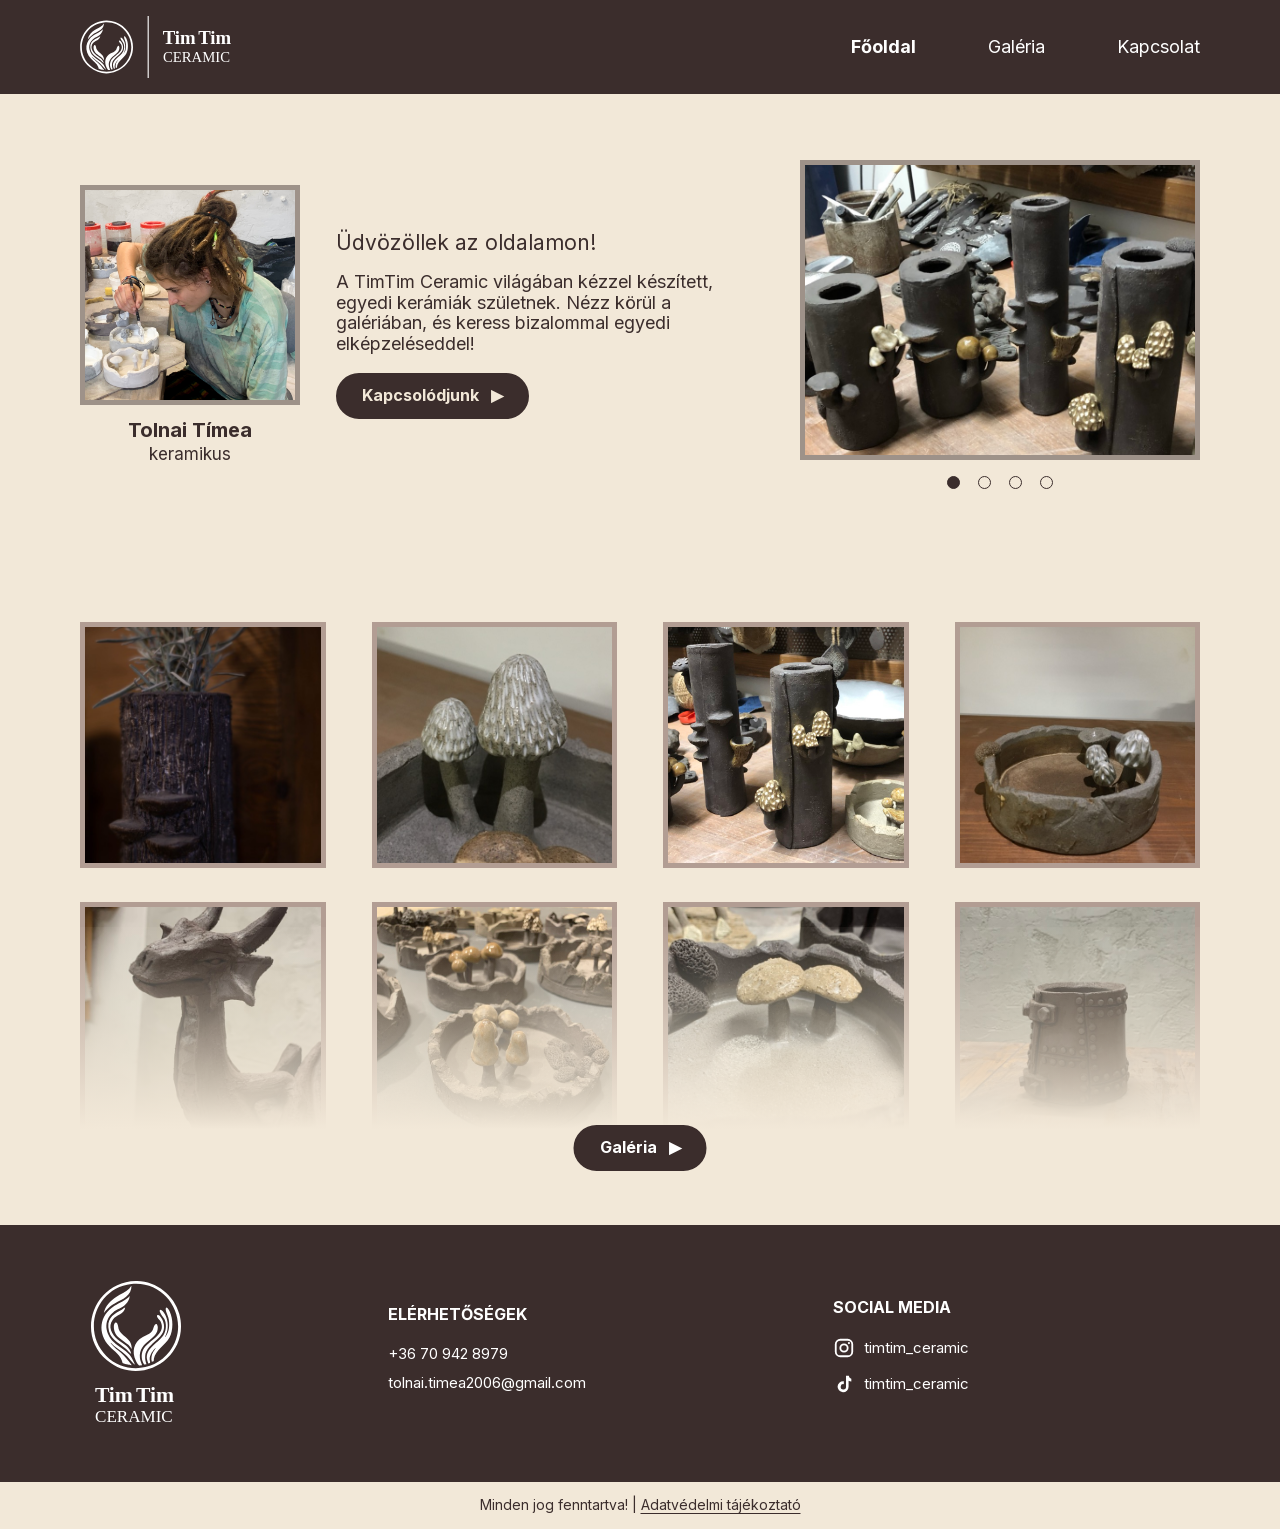
==== index.html @ 666638ab "Initial TimTim Ceramic website" ====
<!DOCTYPE html>
<html lang="hu">

<head>
    <meta charset="UTF-8">
    <meta name="viewport" content="width=device-width, initial-scale=1.0">
    <meta name="description" content="Tolnai Tímea keramikus, a TimTim Ceramic alkotója. Egyedi kerámiák, galéria és kapcsolat.">
    <meta name="theme-color" content="#3B2D2C">
    <title>TimTim Ceramic | Tolnai Tímea keramikus</title>
    <link rel="icon" href="images/SVG/emblem.svg" type="image/svg+xml">
    <link rel="manifest" href="site.webmanifest">
    <link rel="stylesheet" href="css/style.css">
</head>

<body>
    <header class="site-header">
        <div class="wrapper header-row">
            <a class="site-logo-link" href="index.html" aria-label="TimTim Ceramic főoldal">
                <img class="site-logo" src="images/SVG/fekvo_logo.svg" alt="TimTim Ceramic logó">
            </a>

            <button class="menu-toggle" type="button" aria-controls="mainMenu" aria-expanded="false" aria-label="Menü megnyitása">
                <span></span>
                <span></span>
                <span></span>
            </button>

            <nav class="main-nav" id="mainMenu" aria-label="Főmenü">
                <a class="active" href="index.html">Főoldal</a>
                <a href="galeria.html">Galéria</a>
                <a href="kapcsolat.html">Kapcsolat</a>
            </nav>
        </div>
    </header>

    <main>
        <section class="hero">
            <div class="hero-overlay"></div>
            <div class="wrapper hero-layout">
                <aside class="hero-artist">
                    <div class="artist-image-frame">
                        <img src="images/fooldalikep-negyzetes.jpg" alt="Tolnai Tímea kerámiafestés közben" width="1400" height="1400" fetchpriority="high" decoding="async">
                    </div>
                    <h1>Tolnai Tímea</h1>
                    <p>keramikus</p>
                </aside>

                <div class="hero-copy">
                    <p class="hero-kicker">Üdvözöllek az oldalamon!</p>
                    <p>
                        A TimTim Ceramic világában kézzel készített, egyedi kerámiák születnek.
                        Nézz körül a galériában, és keress bizalommal egyedi elképzeléseddel!
                    </p>
                    <a class="pill-button pill-button-light" href="kapcsolat.html">
                        Kapcsolódjunk
                        <span aria-hidden="true">▶</span>
                    </a>
                </div>

                <div class="hero-showcase">
                    <a class="hero-slider-link" href="galeria.html" aria-label="Galéria megnyitása">
                        <div class="hero-slider" id="heroSlider">
                            <img class="hero-slide active" src="images/slider/slide_1.jpg" alt="TimTim Ceramic kiemelt alkotás – 1. kép" fetchpriority="high" decoding="async">
                            <img class="hero-slide" src="images/slider/slide_2.jpg" alt="TimTim Ceramic kiemelt alkotás – 2. kép" loading="lazy" decoding="async">
                            <img class="hero-slide" src="images/slider/slide_3.jpg" alt="TimTim Ceramic kiemelt alkotás – 3. kép" loading="lazy" decoding="async">
                            <img class="hero-slide" src="images/slider/slide_4.jpg" alt="TimTim Ceramic kiemelt alkotás – 4. kép" loading="lazy" decoding="async">
                        </div>
                    </a>
                    <div class="slider-dots" aria-label="Kiemelt képek">
                        <button class="active" type="button" aria-label="1. kép" data-slide="0"></button>
                        <button type="button" aria-label="2. kép" data-slide="1"></button>
                        <button type="button" aria-label="3. kép" data-slide="2"></button>
                        <button type="button" aria-label="4. kép" data-slide="3"></button>
                    </div>
                </div>
            </div>
        </section>

        <section class="gallery-preview" aria-label="Válogatás a galériából">
            <div class="wrapper gallery-preview-wrapper">
                <a class="gallery-preview-grid" href="galeria.html" aria-label="Teljes galéria megnyitása">
                    <img src="images/gallery/thumbs/IMG_9556.jpg" alt="TimTim Ceramic kézzel készített kerámia" loading="lazy" decoding="async">
                    <img src="images/gallery/thumbs/IMG_0709.jpg" alt="TimTim Ceramic kézzel készített kerámia" loading="lazy" decoding="async">
                    <img src="images/gallery/thumbs/IMG_0356.jpg" alt="TimTim Ceramic kézzel készített kerámia" loading="lazy" decoding="async">
                    <img src="images/gallery/thumbs/IMG_0691.jpg" alt="TimTim Ceramic kézzel készített kerámia" loading="lazy" decoding="async">
                    <img src="images/gallery/thumbs/IMG_3026.jpg" alt="TimTim Ceramic kézzel készített kerámia" loading="lazy" decoding="async">
                    <img src="images/gallery/thumbs/IMG_3679.jpg" alt="TimTim Ceramic kézzel készített kerámia" loading="lazy" decoding="async">
                    <img src="images/gallery/thumbs/IMG_3020.jpg" alt="TimTim Ceramic kézzel készített kerámia" loading="lazy" decoding="async">
                    <img src="images/gallery/thumbs/IMG_3031.jpg" alt="TimTim Ceramic kézzel készített kerámia" loading="lazy" decoding="async">
                </a>
                <div class="gallery-preview-fade"></div>
                <a class="pill-button pill-button-dark gallery-preview-button" href="galeria.html">
                    Galéria
                    <span aria-hidden="true">▶</span>
                </a>
            </div>
        </section>
    </main>

    <footer class="site-footer">
        <div class="footer-main">
            <div class="wrapper footer-grid">
                <div class="footer-brand">
                    <img src="images/SVG/allo_logo.svg" alt="TimTim Ceramic logó">
                </div>

                <div class="footer-column">
                    <h2>Elérhetőségek</h2>
                    <ul>
                        <li><a href="tel:+36709428979">+36 70 942 8979</a></li>
                        <li><a href="mailto:tolnai.timea2006@gmail.com">tolnai.timea2006@gmail.com</a></li>
                    </ul>
                </div>

                <div class="footer-column">
                    <h2>Social Media</h2>
                    <ul class="social-list">
                        <li><a href="https://www.instagram.com/timtim_ceramic/" target="_blank" rel="noreferrer"><img src="images/icons/instagram-white.svg" alt="">timtim_ceramic</a></li>
                        <li><a href="https://www.tiktok.com/@timtim_ceramic" target="_blank" rel="noreferrer"><img src="images/icons/tiktok-white.svg" alt="">timtim_ceramic</a></li>
                    </ul>
                </div>
            </div>
        </div>
        <div class="footer-bottom">
            <p>Minden jog fenntartva! | <a href="adatkezelesi-tajekoztato.html">Adatvédelmi tájékoztató</a></p>
        </div>
    </footer>

    <script src="js/main.js" defer></script>
</body>

</html>
---- css/style.css ----
@font-face {
    font-family: "Inter";
    font-style: normal;
    font-weight: 400 700;
    font-display: swap;
    src: url("../fonts/inter-latin-ext.woff2") format("woff2");
    unicode-range: U+0100-02BA, U+02BD-02C5, U+02C7-02CC, U+02CE-02D7, U+02DD-02FF, U+0304, U+0308, U+0329, U+1D00-1DBF, U+1E00-1E9F, U+1EF2-1EFF, U+2020, U+20A0-20AB, U+20AD-20C0, U+2113, U+2C60-2C7F, U+A720-A7FF;
}

@font-face {
    font-family: "Inter";
    font-style: normal;
    font-weight: 400 700;
    font-display: swap;
    src: url("../fonts/inter-latin.woff2") format("woff2");
    unicode-range: U+0000-00FF, U+0131, U+0152-0153, U+02BB-02BC, U+02C6, U+02DA, U+02DC, U+0304, U+0308, U+0329, U+2000-206F, U+20AC, U+2122, U+2191, U+2193, U+2212, U+2215, U+FEFF, U+FFFD;
}

:root {
    --brown: #3b2d2c;
    --brown-deep: #3b2d2c;
    --brown-border: rgba(59, 45, 44, 0.46);
    --cream: #f2e8d8;
    --white: #ffffff;
    --text: #3b2d2c;
    --muted: #74625f;
    --wrapper: 1120px;
    --transition: 0.25s ease;
}

* {
    box-sizing: border-box;
    margin: 0;
    padding: 0;
}

html {
    scroll-behavior: smooth;
}

body {
    min-width: 320px;
    color: var(--text);
    background: var(--cream);
    font-family: "Inter", Arial, Helvetica, sans-serif;
    line-height: 1.35;
    overflow-x: hidden;
}

body.lightbox-open {
    overflow: hidden;
}

img {
    display: block;
    max-width: 100%;
    height: auto;
    user-select: none;
    -webkit-user-drag: none;
}

a {
    color: inherit;
    text-decoration: none;
}

button,
input,
textarea {
    font: inherit;
}

button {
    color: inherit;
}

ul {
    margin: 0;
    padding: 0;
    list-style: none;
}

.wrapper {
    width: min(var(--wrapper), calc(100% - 64px));
    margin-inline: auto;
}

.visually-hidden {
    position: absolute;
    width: 1px;
    height: 1px;
    padding: 0;
    margin: -1px;
    overflow: hidden;
    clip: rect(0, 0, 0, 0);
    white-space: nowrap;
    border: 0;
}

.hidden-field {
    display: none;
}

.site-header {
    position: sticky;
    top: 0;
    z-index: 1000;
    color: var(--white);
    background: var(--brown);
    transition: box-shadow var(--transition);
}

.site-header.scrolled {
    box-shadow: 0 8px 24px rgba(31, 22, 22, 0.25);
}

.header-row {
    min-height: 94px;
    display: flex;
    align-items: center;
    justify-content: space-between;
    gap: 40px;
}

.site-logo-link {
    flex: 0 0 auto;
}

.site-logo {
    width: 160px;
    height: 62px;
    object-fit: contain;
    object-position: left center;
}

.main-nav {
    display: flex;
    align-items: center;
    gap: 72px;
}

.main-nav a {
    position: relative;
    padding: 34px 0;
    color: var(--white);
    font-size: 18px;
    transition: opacity var(--transition);
}

.main-nav a:hover {
    opacity: 0.72;
}

.main-nav a.active {
    font-weight: 700;
}

.menu-toggle {
    display: none;
    width: 38px;
    border: 0;
    background: transparent;
    cursor: pointer;
}

.menu-toggle span {
    display: block;
    height: 2px;
    margin: 7px 0;
    background: var(--white);
}

.hero {
    position: relative;
    min-height: 470px;
    color: var(--brown);
    background: var(--cream);
}

.hero-overlay {
    display: none;
}

.hero-layout {
    position: relative;
    z-index: 1;
    min-height: 470px;
    padding: 34px 0 42px;
    display: grid;
    grid-template-columns: 220px minmax(250px, 1fr) minmax(340px, 400px);
    align-items: center;
    gap: 36px;
}

.hero-layout > * {
    min-width: 0;
}

.hero-artist {
    text-align: center;
}

.artist-image-frame {
    aspect-ratio: 1;
    overflow: hidden;
    border: 5px solid var(--brown-border);
    background: var(--cream);
}

.artist-image-frame img {
    width: 100%;
    height: 100%;
    aspect-ratio: 1;
    object-fit: cover;
    object-position: center;
}

.hero-artist h1 {
    margin-top: 14px;
    font-size: 20px;
    line-height: 1.1;
}

.hero-artist p {
    margin-top: 2px;
    font-size: 17px;
}

.hero-copy {
    max-width: 430px;
}

.hero-copy p {
    max-width: 410px;
    margin-bottom: 18px;
    font-size: 18px;
    line-height: 1.16;
}

.hero-copy .hero-kicker {
    margin-bottom: 16px;
    font-size: 21px;
}

.pill-button {
    display: inline-flex;
    align-items: center;
    justify-content: center;
    gap: 12px;
    min-height: 45px;
    padding: 10px 24px;
    border: 2px solid transparent;
    border-radius: 999px;
    font-size: 16px;
    font-weight: 700;
    cursor: pointer;
    transition: color var(--transition), background var(--transition), border-color var(--transition), transform var(--transition);
}

.pill-button:hover {
    transform: translateY(-2px);
}

.pill-button-light {
    color: var(--cream);
    background: var(--brown);
    border-color: var(--brown);
}

.pill-button-light:hover {
    color: var(--brown);
    background: transparent;
}

.pill-button-dark {
    color: var(--white);
    background: var(--brown);
    border-color: var(--brown);
}

.pill-button-dark:hover {
    color: var(--brown);
    background: var(--cream);
}

.hero-showcase {
    min-width: 0;
}

.hero-slider {
    position: relative;
    aspect-ratio: 4 / 3;
    overflow: hidden;
    border: 5px solid var(--brown-border);
    background: var(--cream);
}

.hero-slide {
    position: absolute;
    inset: 0;
    width: 100%;
    height: 100%;
    object-fit: cover;
    opacity: 0;
    transform: scale(1.02);
    transition: opacity 0.45s ease, transform 5s ease;
}

.hero-slide.active {
    opacity: 1;
    transform: scale(1.08);
}

.slider-dots {
    min-height: 30px;
    padding-top: 14px;
    display: flex;
    align-items: center;
    justify-content: center;
    gap: 18px;
}

.slider-dots button {
    width: 13px;
    height: 13px;
    padding: 0;
    border: 1.5px solid var(--brown);
    border-radius: 50%;
    background: transparent;
    cursor: pointer;
}

.slider-dots button.active {
    background: var(--brown);
}

.gallery-preview {
    padding: 58px 0 78px;
}

.gallery-preview-wrapper {
    position: relative;
}

.gallery-preview-grid {
    display: grid;
    grid-template-columns: repeat(4, 1fr);
    gap: 34px 46px;
}

.gallery-preview-grid img {
    width: 100%;
    aspect-ratio: 1;
    object-fit: cover;
    border: 5px solid rgba(140, 112, 105, 0.62);
    background: var(--cream);
    transition: transform var(--transition), filter var(--transition);
}

.gallery-preview-grid:hover img {
    filter: brightness(0.96);
}

.gallery-preview-grid img:hover {
    transform: translateY(-4px);
}

.gallery-preview-fade {
    position: absolute;
    z-index: 2;
    left: 0;
    right: 0;
    bottom: 0;
    height: 42%;
    pointer-events: none;
    background: linear-gradient(to bottom, rgba(242, 232, 216, 0.05), var(--cream) 92%);
}

.gallery-preview-button {
    position: absolute;
    z-index: 3;
    left: 50%;
    bottom: -24px;
    transform: translateX(-50%);
}

.gallery-preview-button:hover {
    transform: translateX(-50%) translateY(-2px);
}

.page-title {
    font-size: 34px;
    line-height: 1.1;
    text-transform: none;
}

.gallery-page {
    min-height: 620px;
    padding: 60px 0 34px;
}

.gallery-page .page-title {
    margin-bottom: 42px;
}

.gallery-grid {
    display: grid;
    grid-template-columns: repeat(4, 1fr);
    gap: 34px 46px;
}

.gallery-item {
    padding: 0;
    border: 5px solid var(--brown-border);
    background: var(--cream);
    cursor: pointer;
    overflow: hidden;
}

.gallery-item img {
    width: 100%;
    aspect-ratio: 1;
    object-fit: cover;
    transition: transform 0.4s ease, filter var(--transition);
}

.gallery-item:hover img,
.gallery-item:focus-visible img {
    transform: scale(1.045);
    filter: brightness(0.94);
}

.gallery-item:focus-visible {
    outline: 3px solid var(--brown);
    outline-offset: 4px;
}

.lightbox {
    position: fixed;
    z-index: 5000;
    inset: 0;
    padding: 36px;
    display: none;
    align-items: center;
    justify-content: center;
    background: rgba(0, 0, 0, 0.57);
}

.lightbox.show {
    display: flex;
}

.lightbox-panel {
    position: relative;
    width: min(920px, calc(100vw - 150px));
    max-height: calc(100vh - 72px);
    display: flex;
    align-items: center;
    justify-content: center;
}

.lightbox-image {
    width: 100%;
    max-height: calc(100vh - 72px);
    object-fit: contain;
    border: 5px solid var(--brown-border);
    background: var(--cream);
}

.lightbox-close,
.lightbox-arrow {
    position: absolute;
    z-index: 2;
    display: grid;
    place-items: center;
    border: 0;
    border-radius: 50%;
    cursor: pointer;
    transition: transform var(--transition), background var(--transition);
}

.lightbox-close:hover,
.lightbox-arrow:hover {
    transform: scale(1.08);
}

.lightbox-close {
    top: 12px;
    right: 12px;
    width: 50px;
    height: 50px;
    color: var(--white);
    background: var(--brown);
    font-size: 43px;
    line-height: 1;
}

.lightbox-arrow {
    top: 50%;
    width: 54px;
    height: 54px;
    color: var(--brown);
    background: var(--white);
    font-size: 25px;
}

.lightbox-prev {
    left: -28px;
    transform: translateY(-50%);
}

.lightbox-next {
    right: -28px;
    transform: translateY(-50%);
}

.lightbox-prev:hover,
.lightbox-next:hover {
    transform: translateY(-50%) scale(1.08);
}

.contact-page {
    min-height: 690px;
    padding: 62px 0 70px;
}

.contact-layout {
    display: grid;
    grid-template-columns: 540px 1fr;
    gap: 95px;
}

.contact-form-panel .page-title,
.contact-info-panel h2 {
    margin-bottom: 25px;
    font-size: 34px;
    text-transform: uppercase;
}

.contact-form-panel form {
    display: flex;
    flex-direction: column;
    gap: 24px;
}

.contact-form-panel input[type="text"],
.contact-form-panel input[type="email"],
.contact-form-panel textarea {
    width: 100%;
    border: 1.5px solid var(--brown-border);
    border-radius: 0;
    padding: 15px 20px;
    color: var(--text);
    background: var(--white);
    outline: none;
    transition: border-color var(--transition), box-shadow var(--transition);
}

.contact-form-panel input[type="text"],
.contact-form-panel input[type="email"] {
    min-height: 56px;
}

.contact-form-panel textarea {
    min-height: 190px;
    resize: vertical;
}

.contact-form-panel input:focus,
.contact-form-panel textarea:focus {
    border-color: var(--brown);
    box-shadow: 0 0 0 3px rgba(59, 46, 46, 0.12);
}

.privacy-check {
    width: fit-content;
    display: flex;
    align-items: center;
    gap: 12px;
    cursor: pointer;
    font-size: 14px;
}

.privacy-check input {
    position: absolute;
    opacity: 0;
}

.privacy-check span {
    width: 30px;
    height: 30px;
    flex: 0 0 auto;
    border: 1.5px solid var(--brown-border);
    border-radius: 50%;
    background: var(--white);
}

.privacy-check input:checked + span {
    box-shadow: inset 0 0 0 7px var(--white);
    background: var(--brown);
}

.privacy-check input:focus-visible + span {
    outline: 3px solid rgba(59, 46, 46, 0.28);
}

.privacy-check strong {
    font-weight: 400;
}

.privacy-check a {
    font-weight: 700;
}

.contact-submit {
    align-self: flex-start;
    margin-top: 8px;
    border: 2px solid var(--brown);
}

.contact-info-panel {
    display: flex;
    flex-direction: column;
    align-items: flex-start;
}

.contact-info-panel > a {
    margin-bottom: 18px;
    font-size: 22px;
}

.contact-social {
    margin-top: 8px;
    display: flex;
    gap: 18px;
}

.contact-social a {
    transition: transform var(--transition);
}

.contact-social a:hover {
    transform: translateY(-3px);
}

.contact-social img {
    width: 48px;
    height: 48px;
}

.site-footer {
    color: var(--white);
}

.footer-main {
    padding: 56px 0;
    background: var(--brown);
}

.footer-grid {
    display: grid;
    grid-template-columns: 230px 1fr 1fr;
    align-items: center;
    gap: 78px;
}

.footer-brand img {
    width: 112px;
    max-height: 145px;
}

.footer-column h2 {
    margin-bottom: 18px;
    font-size: 16px;
    text-transform: uppercase;
}

.footer-column li {
    margin-bottom: 9px;
    font-size: 15px;
}

.footer-column a {
    display: inline-flex;
    align-items: center;
    gap: 9px;
    transition: opacity var(--transition);
}

.footer-column a:hover {
    opacity: 0.72;
}

.social-list img {
    width: 22px;
    height: 22px;
}

.footer-bottom {
    padding: 14px 24px;
    color: var(--brown);
    background: var(--cream);
    text-align: center;
    font-size: 14px;
}

.footer-bottom a {
    text-decoration: underline;
    text-underline-offset: 3px;
}

.compact-footer {
    padding-block: 42px;
}

.simple-page {
    min-height: 520px;
    padding: 90px 32px;
    display: grid;
    place-items: center;
}

.thank-you-panel {
    max-width: 620px;
    text-align: center;
}

.thank-you-panel h1 {
    margin-bottom: 16px;
    font-size: 42px;
}

.thank-you-panel p {
    margin-bottom: 30px;
    font-size: 19px;
}

.legal-page {
    min-height: 580px;
    padding: 70px 0;
}

.legal-content {
    max-width: 820px;
}

.legal-content h1 {
    margin-bottom: 30px;
    font-size: 38px;
}

.legal-content h2 {
    margin: 32px 0 12px;
    font-size: 23px;
}

.legal-content p {
    margin-bottom: 12px;
    line-height: 1.65;
}

.legal-content a {
    text-decoration: underline;
}

.placeholder-note {
    padding: 18px 20px;
    border-left: 4px solid var(--brown-border);
    background: var(--cream);
    font-weight: 700;
}

@media (max-width: 1040px) {
    .main-nav {
        gap: 46px;
    }

    .hero-layout {
        grid-template-columns: 180px minmax(220px, 1fr) minmax(260px, 320px);
        gap: 28px;
    }

    .gallery-preview-grid,
    .gallery-grid {
        gap: 28px;
    }

    .contact-layout {
        grid-template-columns: minmax(0, 1fr) minmax(300px, 0.8fr);
        gap: 60px;
    }
}

@media (max-width: 820px) {
    .wrapper {
        width: min(100% - 40px, var(--wrapper));
    }

    .header-row {
        min-height: 82px;
    }

    .site-logo {
        width: 145px;
    }

    .menu-toggle {
        display: block;
    }

    .main-nav:not(.always-visible) {
        position: absolute;
        top: 100%;
        left: 0;
        right: 0;
        display: none;
        padding: 10px 20px 22px;
        flex-direction: column;
        gap: 0;
        background: var(--brown);
        box-shadow: 0 14px 20px rgba(31, 22, 22, 0.2);
    }

    .main-nav.open {
        display: flex;
    }

    .main-nav:not(.always-visible) a {
        width: 100%;
        padding: 13px 0;
        text-align: center;
    }

    .main-nav.always-visible {
        gap: 22px;
    }

    .main-nav.always-visible a {
        padding-block: 28px;
        font-size: 14px;
    }

    .hero-layout {
        padding-block: 42px;
        grid-template-columns: 190px 1fr;
        min-height: 0;
    }

    .hero-showcase {
        grid-column: 1 / -1;
        width: 100%;
        max-width: 460px;
        margin-inline: auto;
    }

    .gallery-preview-grid,
    .gallery-grid {
        grid-template-columns: repeat(2, 1fr);
        gap: 28px 34px;
    }

    .gallery-preview-fade {
        height: 35%;
    }

    .contact-layout {
        grid-template-columns: 1fr;
        gap: 58px;
    }

    .contact-info-panel {
        padding-top: 12px;
    }

    .footer-grid {
        grid-template-columns: 180px 1fr 1fr;
        gap: 34px;
    }
}

@media (max-width: 600px) {
    .wrapper {
        width: min(100% - 32px, var(--wrapper));
    }

    .site-logo {
        width: 132px;
    }

    .main-nav.always-visible {
        display: none;
    }

    .hero-layout {
        grid-template-columns: 1fr;
        gap: 34px;
    }

    .hero-artist {
        width: 210px;
        margin-inline: auto;
    }

    .hero-copy {
        max-width: 100%;
        text-align: center;
    }

    .hero-copy p {
        margin-inline: auto;
        overflow-wrap: anywhere;
    }

    .hero-showcase {
        grid-column: auto;
    }

    .gallery-preview {
        padding-top: 40px;
    }

    .gallery-preview-grid,
    .gallery-grid {
        gap: 18px;
    }

    .gallery-preview-grid img,
    .gallery-item {
        border-width: 4px;
    }

    .gallery-page {
        padding-top: 42px;
    }

    .gallery-page .page-title {
        margin-bottom: 28px;
    }

    .page-title,
    .contact-form-panel .page-title,
    .contact-info-panel h2 {
        font-size: 29px;
    }

    .lightbox {
        padding: 14px;
    }

    .lightbox-panel {
        width: calc(100vw - 28px);
    }

    .lightbox-image {
        max-height: calc(100vh - 28px);
    }

    .lightbox-close {
        top: 8px;
        right: 8px;
        width: 42px;
        height: 42px;
        font-size: 36px;
    }

    .lightbox-arrow {
        width: 46px;
        height: 46px;
        font-size: 20px;
    }

    .lightbox-prev {
        left: 8px;
    }

    .lightbox-next {
        right: 8px;
    }

    .contact-page {
        padding: 44px 0 56px;
    }

    .contact-form-panel form {
        gap: 18px;
    }

    .contact-info-panel > a {
        font-size: 18px;
        overflow-wrap: anywhere;
    }

    .footer-main {
        padding: 42px 0;
    }

    .footer-grid {
        grid-template-columns: 1fr;
        gap: 30px;
        text-align: center;
    }

    .footer-brand img {
        margin-inline: auto;
    }

    .footer-column a {
        justify-content: center;
    }

    .simple-page {
        min-height: 440px;
        padding-inline: 22px;
    }
}
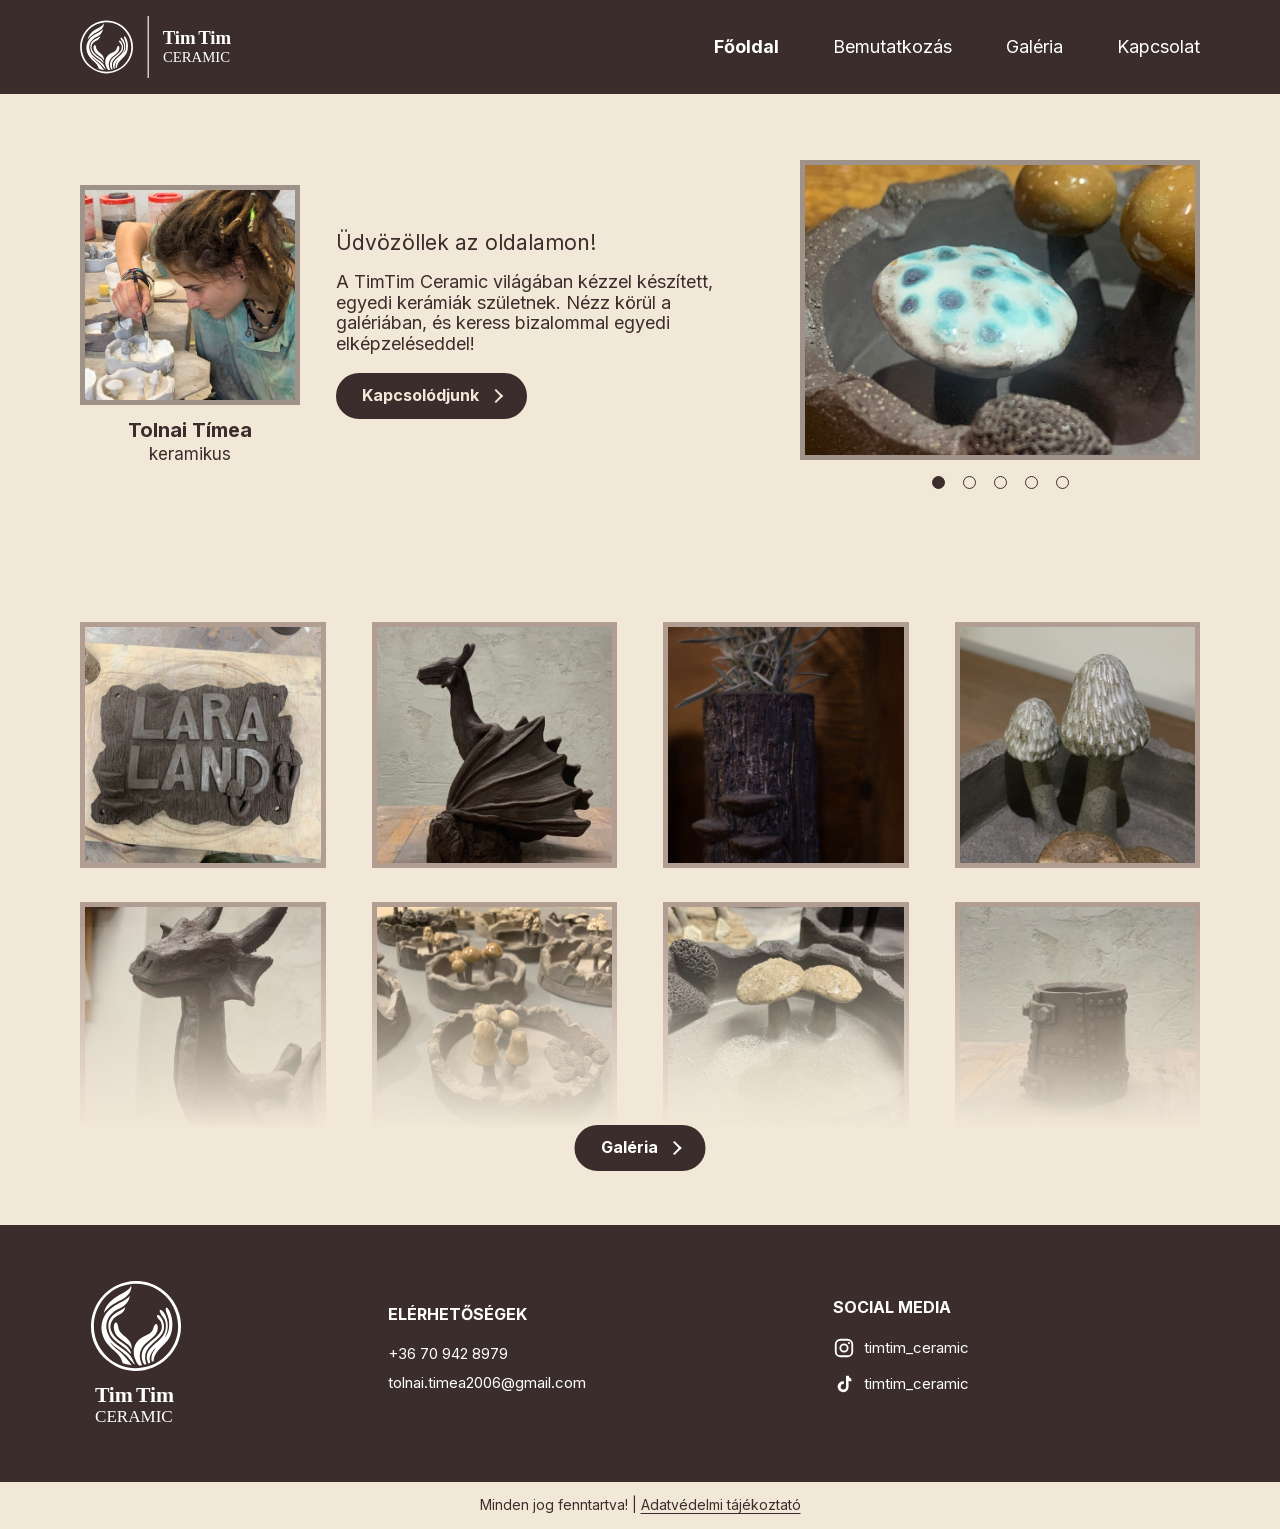
==== commit ca984cab: "Initial TimTim Ceramic website" ====
--- a/index.html
+++ b/index.html
@@ -27,6 +27,7 @@
 
             <nav class="main-nav" id="mainMenu" aria-label="Főmenü">
                 <a class="active" href="index.html">Főoldal</a>
+                <a href="bemutatkozas.html">Bemutatkozás</a>
                 <a href="galeria.html">Galéria</a>
                 <a href="kapcsolat.html">Kapcsolat</a>
             </nav>
@@ -39,7 +40,7 @@
             <div class="wrapper hero-layout">
                 <aside class="hero-artist">
                     <div class="artist-image-frame">
-                        <img src="images/fooldalikep-negyzetes.jpg" alt="Tolnai Tímea kerámiafestés közben" width="1400" height="1400" fetchpriority="high" decoding="async">
+                        <img src="images/fooldalikep-negyzetes.jpg?v=20260719" alt="Tolnai Tímea kerámiafestés közben" width="1010" height="1010" fetchpriority="high" decoding="async">
                     </div>
                     <h1>Tolnai Tímea</h1>
                     <p>keramikus</p>
@@ -53,7 +54,6 @@
                     </p>
                     <a class="pill-button pill-button-light" href="kapcsolat.html">
                         Kapcsolódjunk
-                        <span aria-hidden="true">▶</span>
                     </a>
                 </div>
 
@@ -64,6 +64,7 @@
                             <img class="hero-slide" src="images/slider/slide_2.jpg" alt="TimTim Ceramic kiemelt alkotás – 2. kép" loading="lazy" decoding="async">
                             <img class="hero-slide" src="images/slider/slide_3.jpg" alt="TimTim Ceramic kiemelt alkotás – 3. kép" loading="lazy" decoding="async">
                             <img class="hero-slide" src="images/slider/slide_4.jpg" alt="TimTim Ceramic kiemelt alkotás – 4. kép" loading="lazy" decoding="async">
+                            <img class="hero-slide" src="images/slider/slide_5.jpg" alt="TimTim Ceramic kiemelt alkotás – 5. kép" loading="lazy" decoding="async">
                         </div>
                     </a>
                     <div class="slider-dots" aria-label="Kiemelt képek">
@@ -71,6 +72,7 @@
                         <button type="button" aria-label="2. kép" data-slide="1"></button>
                         <button type="button" aria-label="3. kép" data-slide="2"></button>
                         <button type="button" aria-label="4. kép" data-slide="3"></button>
+                        <button type="button" aria-label="5. kép" data-slide="4"></button>
                     </div>
                 </div>
             </div>
@@ -79,10 +81,10 @@
         <section class="gallery-preview" aria-label="Válogatás a galériából">
             <div class="wrapper gallery-preview-wrapper">
                 <a class="gallery-preview-grid" href="galeria.html" aria-label="Teljes galéria megnyitása">
+                    <img src="images/gallery/thumbs/IMG_2831.jpg" alt="TimTim Ceramic kézzel készített kerámia" loading="lazy" decoding="async">
+                    <img src="images/gallery/thumbs/IMG_3030.jpg" alt="TimTim Ceramic kézzel készített kerámia" loading="lazy" decoding="async">
                     <img src="images/gallery/thumbs/IMG_9556.jpg" alt="TimTim Ceramic kézzel készített kerámia" loading="lazy" decoding="async">
                     <img src="images/gallery/thumbs/IMG_0709.jpg" alt="TimTim Ceramic kézzel készített kerámia" loading="lazy" decoding="async">
-                    <img src="images/gallery/thumbs/IMG_0356.jpg" alt="TimTim Ceramic kézzel készített kerámia" loading="lazy" decoding="async">
-                    <img src="images/gallery/thumbs/IMG_0691.jpg" alt="TimTim Ceramic kézzel készített kerámia" loading="lazy" decoding="async">
                     <img src="images/gallery/thumbs/IMG_3026.jpg" alt="TimTim Ceramic kézzel készített kerámia" loading="lazy" decoding="async">
                     <img src="images/gallery/thumbs/IMG_3679.jpg" alt="TimTim Ceramic kézzel készített kerámia" loading="lazy" decoding="async">
                     <img src="images/gallery/thumbs/IMG_3020.jpg" alt="TimTim Ceramic kézzel készített kerámia" loading="lazy" decoding="async">
@@ -91,7 +93,6 @@
                 <div class="gallery-preview-fade"></div>
                 <a class="pill-button pill-button-dark gallery-preview-button" href="galeria.html">
                     Galéria
-                    <span aria-hidden="true">▶</span>
                 </a>
             </div>
         </section>
--- a/css/style.css
+++ b/css/style.css
@@ -72,6 +72,8 @@
 
 button {
     color: inherit;
+    appearance: none;
+    -webkit-appearance: none;
 }
 
 ul {
@@ -136,7 +138,7 @@
 .main-nav {
     display: flex;
     align-items: center;
-    gap: 72px;
+    gap: 54px;
 }
 
 .main-nav a {
@@ -261,6 +263,16 @@
     transform: translateY(-2px);
 }
 
+.pill-button::after {
+    content: "";
+    width: 8px;
+    height: 8px;
+    flex: 0 0 auto;
+    border-top: 2px solid currentColor;
+    border-right: 2px solid currentColor;
+    transform: rotate(45deg);
+}
+
 .pill-button-light {
     color: var(--cream);
     background: var(--brown);
@@ -412,6 +424,7 @@
 .gallery-item {
     padding: 0;
     border: 5px solid var(--brown-border);
+    border-radius: 0;
     background: var(--cream);
     cursor: pointer;
     overflow: hidden;
@@ -501,7 +514,24 @@
     height: 54px;
     color: var(--brown);
     background: var(--white);
-    font-size: 25px;
+}
+
+.lightbox-arrow::before {
+    content: "";
+    width: 12px;
+    height: 12px;
+    border-top: 3px solid currentColor;
+    border-right: 3px solid currentColor;
+}
+
+.lightbox-prev::before {
+    margin-left: 4px;
+    transform: rotate(-135deg);
+}
+
+.lightbox-next::before {
+    margin-right: 4px;
+    transform: rotate(45deg);
 }
 
 .lightbox-prev {
@@ -517,6 +547,59 @@
 .lightbox-prev:hover,
 .lightbox-next:hover {
     transform: translateY(-50%) scale(1.08);
+}
+
+.about-page {
+    min-height: 650px;
+    padding: 68px 0 78px;
+}
+
+.about-layout {
+    display: grid;
+    grid-template-columns: minmax(300px, 460px) minmax(0, 1fr);
+    align-items: center;
+    gap: 90px;
+}
+
+.about-image-frame {
+    aspect-ratio: 1;
+    overflow: hidden;
+    border: 5px solid var(--brown-border);
+    background: var(--cream);
+}
+
+.about-image-frame img {
+    width: 100%;
+    height: 100%;
+    object-fit: cover;
+}
+
+.about-copy {
+    max-width: 560px;
+}
+
+.about-kicker {
+    margin-bottom: 10px;
+    font-size: 15px;
+    font-weight: 700;
+    letter-spacing: 0.08em;
+    text-transform: uppercase;
+}
+
+.about-copy h1 {
+    margin-bottom: 24px;
+    font-size: clamp(36px, 5vw, 58px);
+    line-height: 1;
+}
+
+.about-copy p:not(.about-kicker) {
+    margin-bottom: 18px;
+    font-size: 18px;
+    line-height: 1.6;
+}
+
+.about-copy .pill-button {
+    margin-top: 10px;
 }
 
 .contact-page {
@@ -772,7 +855,7 @@
 
 @media (max-width: 1040px) {
     .main-nav {
-        gap: 46px;
+        gap: 34px;
     }
 
     .hero-layout {
@@ -789,6 +872,11 @@
         grid-template-columns: minmax(0, 1fr) minmax(300px, 0.8fr);
         gap: 60px;
     }
+
+    .about-layout {
+        grid-template-columns: minmax(280px, 400px) minmax(0, 1fr);
+        gap: 56px;
+    }
 }
 
 @media (max-width: 820px) {
@@ -808,7 +896,7 @@
         display: block;
     }
 
-    .main-nav:not(.always-visible) {
+    .main-nav {
         position: absolute;
         top: 100%;
         left: 0;
@@ -825,19 +913,10 @@
         display: flex;
     }
 
-    .main-nav:not(.always-visible) a {
+    .main-nav a {
         width: 100%;
         padding: 13px 0;
         text-align: center;
-    }
-
-    .main-nav.always-visible {
-        gap: 22px;
-    }
-
-    .main-nav.always-visible a {
-        padding-block: 28px;
-        font-size: 14px;
     }
 
     .hero-layout {
@@ -868,6 +947,25 @@
         gap: 58px;
     }
 
+    .about-page {
+        padding: 52px 0 64px;
+    }
+
+    .about-layout {
+        grid-template-columns: 1fr;
+        gap: 42px;
+    }
+
+    .about-image-frame {
+        width: min(100%, 460px);
+        margin-inline: auto;
+    }
+
+    .about-copy {
+        max-width: 640px;
+        margin-inline: auto;
+    }
+
     .contact-info-panel {
         padding-top: 12px;
     }
@@ -885,10 +983,6 @@
 
     .site-logo {
         width: 132px;
-    }
-
-    .main-nav.always-visible {
-        display: none;
     }
 
     .hero-layout {
@@ -981,6 +1075,18 @@
         padding: 44px 0 56px;
     }
 
+    .about-page {
+        padding: 40px 0 54px;
+    }
+
+    .about-copy h1 {
+        font-size: 38px;
+    }
+
+    .about-copy p:not(.about-kicker) {
+        font-size: 16px;
+    }
+
     .contact-form-panel form {
         gap: 18px;
     }
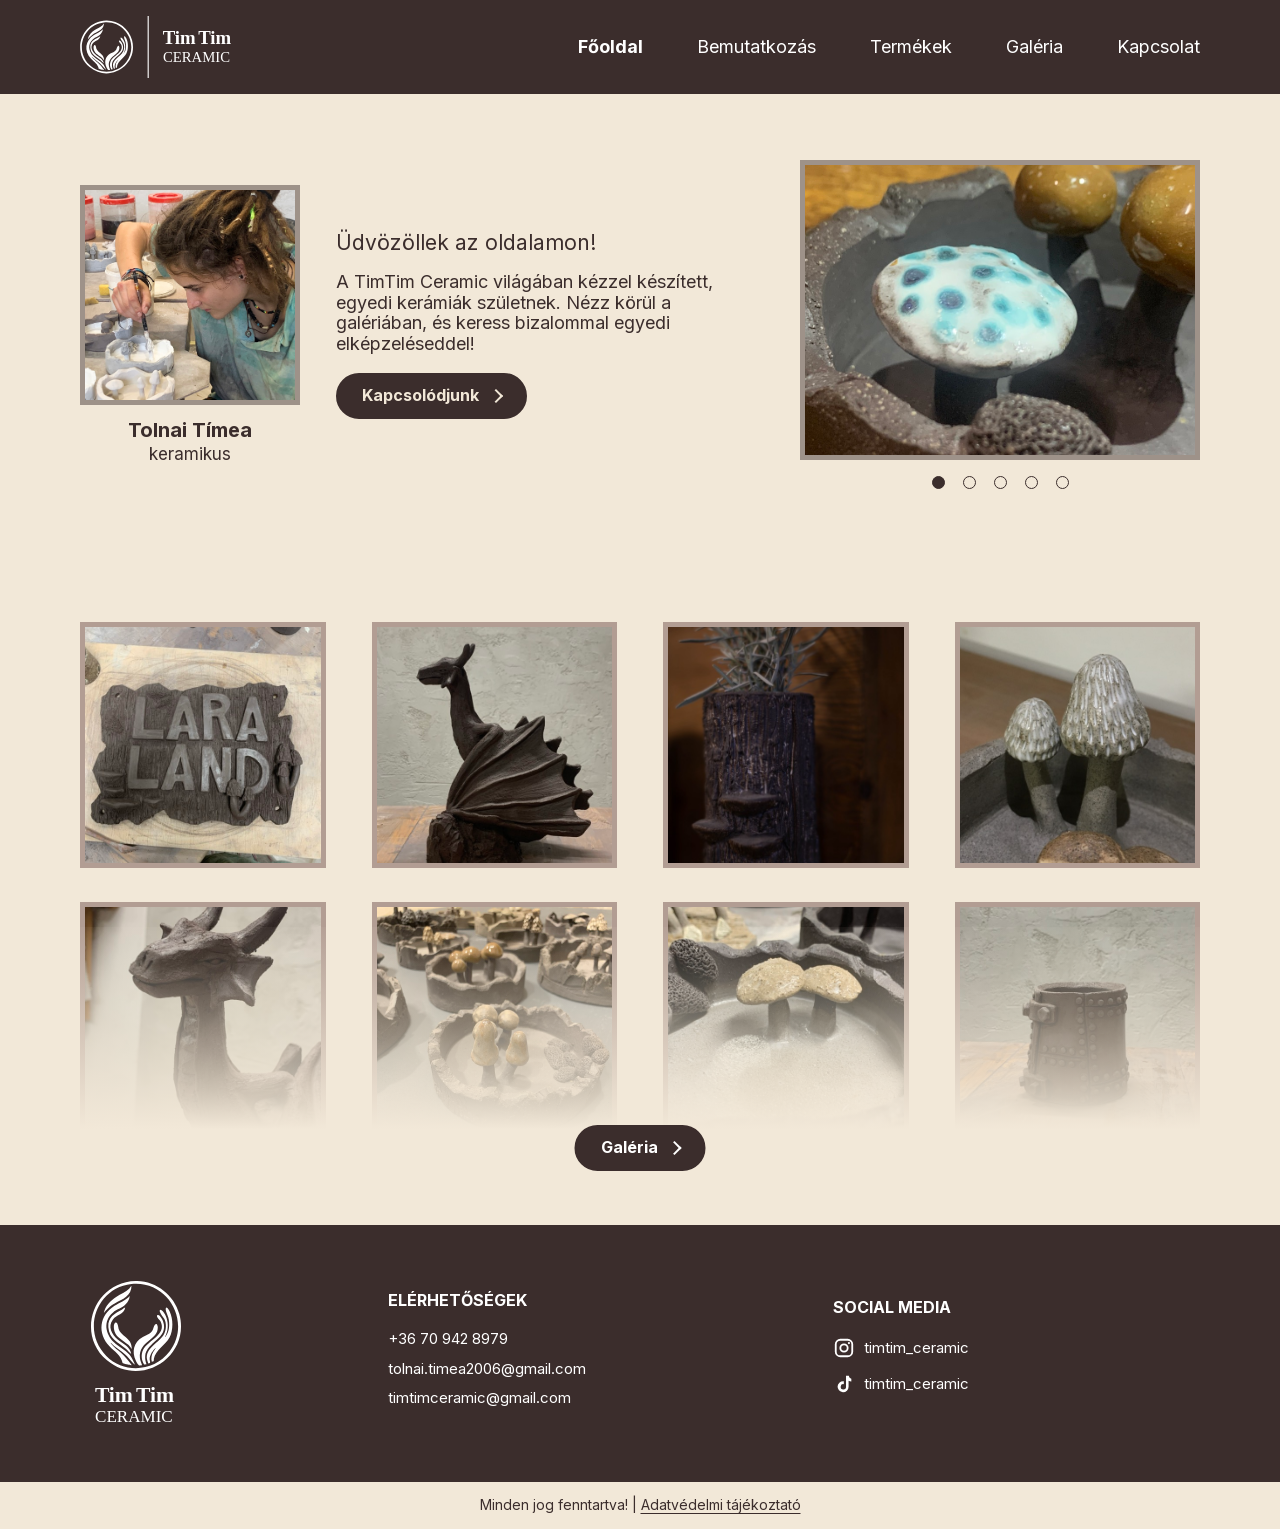
==== commit 7a6dcfd9: "Add products page and expand artist introduction" ====
--- a/index.html
+++ b/index.html
@@ -28,6 +28,7 @@
             <nav class="main-nav" id="mainMenu" aria-label="Főmenü">
                 <a class="active" href="index.html">Főoldal</a>
                 <a href="bemutatkozas.html">Bemutatkozás</a>
+                <a href="termekek.html">Termékek</a>
                 <a href="galeria.html">Galéria</a>
                 <a href="kapcsolat.html">Kapcsolat</a>
             </nav>
@@ -110,6 +111,7 @@
                     <ul>
                         <li><a href="tel:+36709428979">+36 70 942 8979</a></li>
                         <li><a href="mailto:tolnai.timea2006@gmail.com">tolnai.timea2006@gmail.com</a></li>
+                        <li><a href="mailto:timtimceramic@gmail.com">timtimceramic@gmail.com</a></li>
                     </ul>
                 </div>
 
--- a/css/style.css
+++ b/css/style.css
@@ -550,15 +550,14 @@
 }
 
 .about-page {
-    min-height: 650px;
-    padding: 68px 0 78px;
-}
-
-.about-layout {
+    padding: 68px 0 96px;
+}
+
+.about-intro {
     display: grid;
-    grid-template-columns: minmax(300px, 460px) minmax(0, 1fr);
+    grid-template-columns: minmax(360px, 1fr) minmax(0, 1fr);
     align-items: center;
-    gap: 90px;
+    gap: clamp(56px, 7vw, 96px);
 }
 
 .about-image-frame {
@@ -574,32 +573,205 @@
     object-fit: cover;
 }
 
-.about-copy {
-    max-width: 560px;
+.about-statement {
+    padding: 18px 0 8px;
 }
 
 .about-kicker {
-    margin-bottom: 10px;
-    font-size: 15px;
+    margin-bottom: 22px;
+    font-size: 14px;
     font-weight: 700;
-    letter-spacing: 0.08em;
+    letter-spacing: 0.12em;
     text-transform: uppercase;
 }
 
-.about-copy h1 {
+.about-statement blockquote {
+    position: relative;
+    padding-top: 52px;
+    font-size: clamp(20px, 2.1vw, 29px);
+    line-height: 1.62;
+}
+
+.about-statement blockquote::before {
+    content: "“";
+    position: absolute;
+    top: -23px;
+    left: -4px;
+    color: rgba(59, 45, 44, 0.24);
+    font-family: Georgia, serif;
+    font-size: 104px;
+    font-weight: 700;
+    line-height: 1;
+}
+
+.about-person {
+    margin-top: 38px;
+}
+
+.about-person h1 {
+    font-size: clamp(34px, 4vw, 52px);
+    line-height: 1.05;
+}
+
+.about-person p {
+    margin-top: 12px;
+    color: var(--muted);
+    font-size: 14px;
+    letter-spacing: 0.16em;
+    text-transform: uppercase;
+}
+
+.about-content {
+    margin-top: 86px;
+    border-top: 1px solid var(--brown-border);
+}
+
+.about-section {
+    display: grid;
+    grid-template-columns: minmax(210px, 0.34fr) minmax(0, 1fr);
+    gap: clamp(44px, 8vw, 116px);
+    padding: 64px 0;
+    border-bottom: 1px solid var(--brown-border);
+}
+
+.about-section h2 {
+    font-size: clamp(27px, 3vw, 38px);
+    line-height: 1.12;
+}
+
+.about-section-copy {
+    max-width: 760px;
+}
+
+.about-section-copy p {
     margin-bottom: 24px;
-    font-size: clamp(36px, 5vw, 58px);
+    font-size: 17px;
+    line-height: 1.75;
+}
+
+.about-section-copy p:last-child {
+    margin-bottom: 0;
+}
+
+.products-page {
+    padding: 72px 0 104px;
+}
+
+.products-intro {
+    max-width: 900px;
+    margin-bottom: 60px;
+}
+
+.products-intro h1 {
+    margin-bottom: 28px;
+    font-size: clamp(44px, 6vw, 72px);
+    line-height: 0.98;
+}
+
+.products-intro p,
+.custom-orders-header p,
+.custom-order-copy p {
+    font-size: 18px;
+    line-height: 1.72;
+}
+
+.products-grid {
+    display: grid;
+    grid-template-columns: repeat(2, minmax(0, 1fr));
+    gap: 42px 38px;
+}
+
+.product-card {
+    border: 1px solid var(--brown-border);
+    background: rgba(255, 255, 255, 0.12);
+}
+
+.product-card-image {
+    aspect-ratio: 1;
+    overflow: hidden;
+    background: var(--brown);
+}
+
+.product-card-image img {
+    width: 100%;
+    height: 100%;
+    object-fit: cover;
+    transition: transform 0.5s ease;
+}
+
+.product-card:hover .product-card-image img {
+    transform: scale(1.025);
+}
+
+.product-card-body {
+    padding: 28px 30px 30px;
+}
+
+.product-card-body h2 {
+    margin-bottom: 18px;
+    font-size: 31px;
+    line-height: 1.1;
+}
+
+.product-price-list li {
+    display: flex;
+    align-items: baseline;
+    justify-content: space-between;
+    gap: 22px;
+    padding: 12px 0;
+    border-top: 1px solid rgba(59, 45, 44, 0.22);
+    font-size: 16px;
+}
+
+.product-price-list strong {
+    flex: 0 0 auto;
+    white-space: nowrap;
+}
+
+.custom-orders {
+    margin-top: 104px;
+    padding-top: 74px;
+    border-top: 1px solid var(--brown-border);
+}
+
+.custom-orders-header {
+    max-width: 830px;
+    margin-bottom: 64px;
+}
+
+.custom-orders-header h2 {
+    margin-bottom: 26px;
+    font-size: clamp(38px, 5vw, 58px);
     line-height: 1;
 }
 
-.about-copy p:not(.about-kicker) {
-    margin-bottom: 18px;
-    font-size: 18px;
-    line-height: 1.6;
-}
-
-.about-copy .pill-button {
-    margin-top: 10px;
+.custom-order-story {
+    display: grid;
+    grid-template-columns: minmax(300px, 0.82fr) minmax(0, 1fr);
+    align-items: center;
+    gap: clamp(48px, 8vw, 108px);
+    margin-bottom: 72px;
+}
+
+.custom-order-story:last-child {
+    margin-bottom: 0;
+}
+
+.custom-order-image {
+    aspect-ratio: 3 / 4;
+    overflow: hidden;
+    border: 5px solid var(--brown-border);
+    background: var(--brown);
+}
+
+.custom-order-image img {
+    width: 100%;
+    height: 100%;
+    object-fit: cover;
+}
+
+.custom-order-copy .pill-button {
+    margin-top: 28px;
 }
 
 .contact-page {
@@ -873,9 +1045,13 @@
         gap: 60px;
     }
 
-    .about-layout {
-        grid-template-columns: minmax(280px, 400px) minmax(0, 1fr);
-        gap: 56px;
+    .about-intro {
+        grid-template-columns: minmax(300px, 400px) minmax(0, 1fr);
+        gap: 52px;
+    }
+
+    .custom-order-story {
+        gap: 52px;
     }
 }
 
@@ -951,7 +1127,7 @@
         padding: 52px 0 64px;
     }
 
-    .about-layout {
+    .about-intro {
         grid-template-columns: 1fr;
         gap: 42px;
     }
@@ -961,9 +1137,51 @@
         margin-inline: auto;
     }
 
-    .about-copy {
+    .about-statement {
         max-width: 640px;
         margin-inline: auto;
+    }
+
+    .about-content {
+        margin-top: 64px;
+    }
+
+    .about-section {
+        grid-template-columns: 1fr;
+        gap: 24px;
+        padding: 48px 0;
+    }
+
+    .products-page {
+        padding: 56px 0 80px;
+    }
+
+    .products-intro {
+        margin-bottom: 48px;
+    }
+
+    .product-card-body {
+        padding-inline: 24px;
+    }
+
+    .custom-orders {
+        margin-top: 80px;
+        padding-top: 58px;
+    }
+
+    .custom-order-story {
+        grid-template-columns: 1fr;
+        gap: 34px;
+        margin-bottom: 60px;
+    }
+
+    .custom-order-image {
+        width: min(100%, 480px);
+    }
+
+    .custom-order-story-reverse .custom-order-image {
+        order: -1;
+        margin-left: auto;
     }
 
     .contact-info-panel {
@@ -1079,12 +1297,71 @@
         padding: 40px 0 54px;
     }
 
-    .about-copy h1 {
+    .about-statement blockquote {
+        font-size: 19px;
+    }
+
+    .about-person h1 {
+        font-size: 36px;
+    }
+
+    .about-person p {
+        letter-spacing: 0.1em;
+    }
+
+    .about-content {
+        margin-top: 52px;
+    }
+
+    .about-section {
+        padding: 40px 0;
+    }
+
+    .about-section-copy p {
+        font-size: 16px;
+        line-height: 1.68;
+    }
+
+    .products-page {
+        padding: 44px 0 64px;
+    }
+
+    .products-intro h1 {
+        font-size: 42px;
+    }
+
+    .products-intro p,
+    .custom-orders-header p,
+    .custom-order-copy p {
+        font-size: 16px;
+        line-height: 1.68;
+    }
+
+    .products-grid {
+        grid-template-columns: 1fr;
+        gap: 30px;
+    }
+
+    .product-card-body h2 {
+        font-size: 28px;
+    }
+
+    .product-price-list li {
+        gap: 16px;
+        font-size: 15px;
+    }
+
+    .custom-orders {
+        margin-top: 64px;
+        padding-top: 46px;
+    }
+
+    .custom-orders-header {
+        margin-bottom: 46px;
+    }
+
+    .custom-orders-header h2 {
         font-size: 38px;
-    }
-
-    .about-copy p:not(.about-kicker) {
-        font-size: 16px;
     }
 
     .contact-form-panel form {
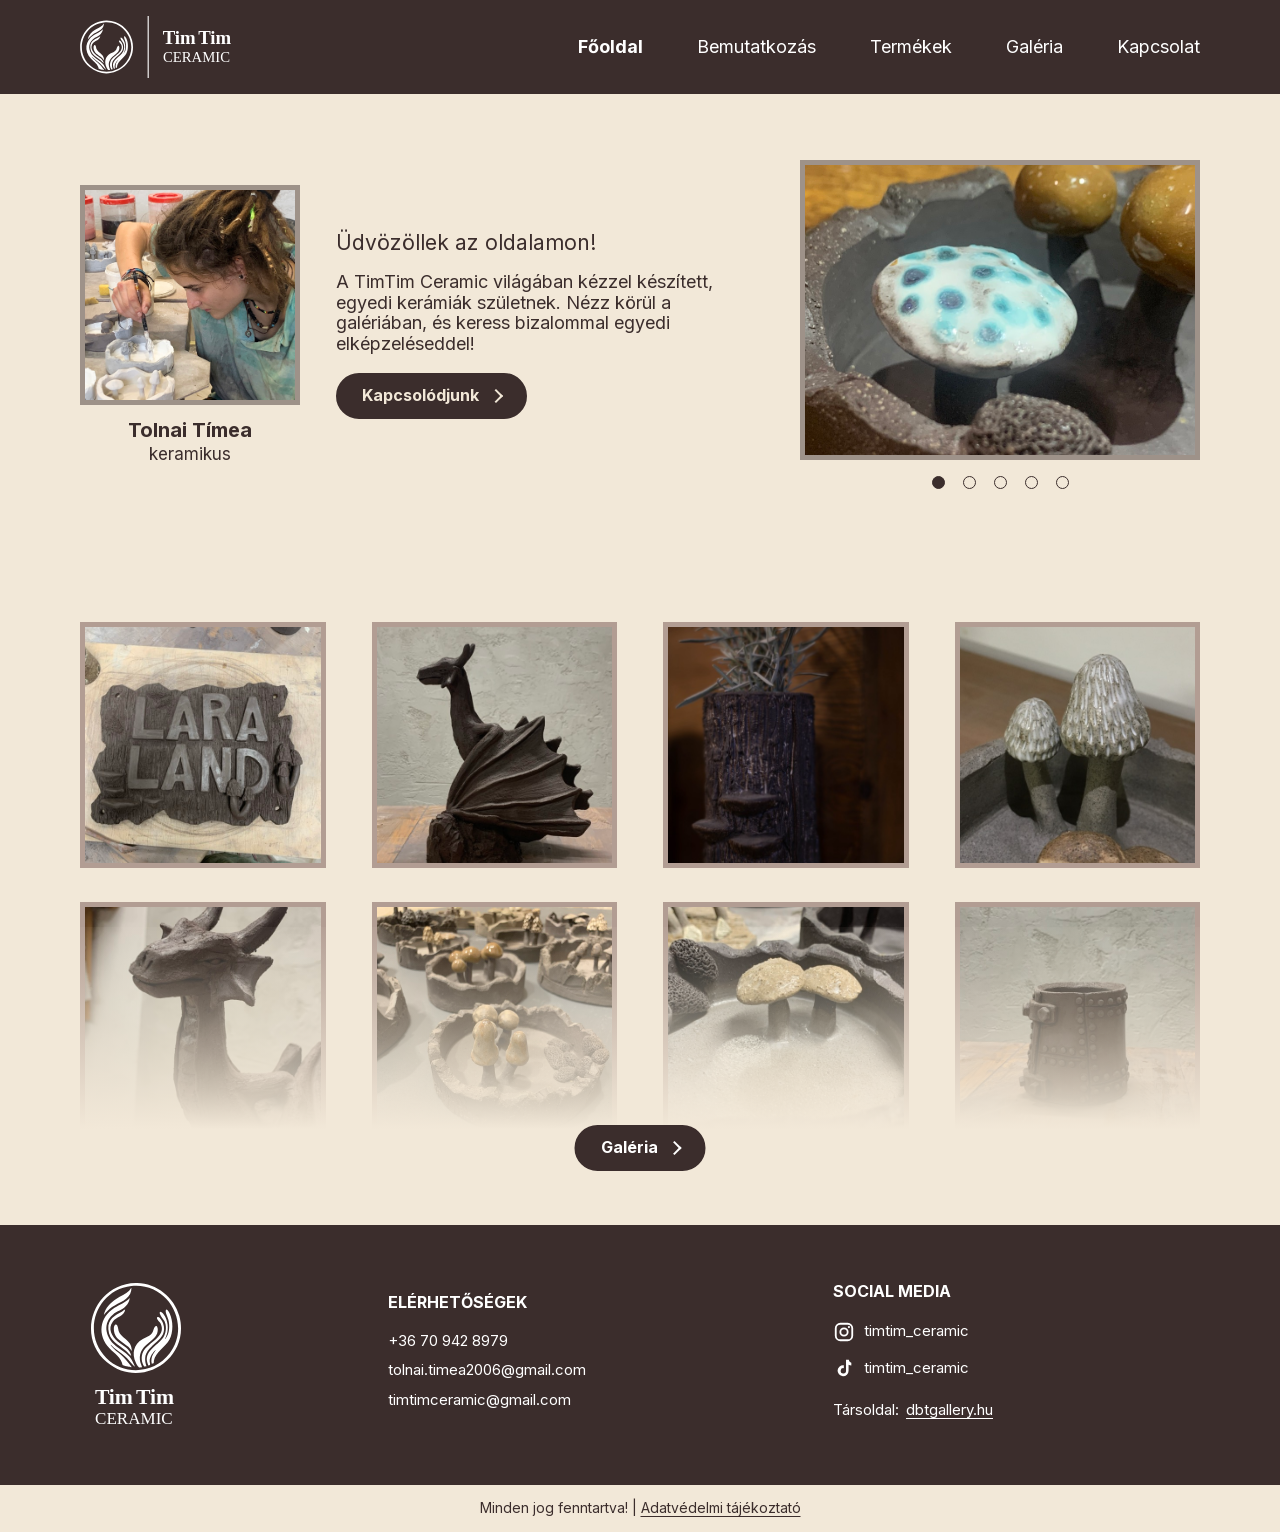
==== commit 6a9abc50: "Refine layouts and add privacy PDF" ====
--- a/index.html
+++ b/index.html
@@ -120,12 +120,13 @@
                     <ul class="social-list">
                         <li><a href="https://www.instagram.com/timtim_ceramic/" target="_blank" rel="noreferrer"><img src="images/icons/instagram-white.svg" alt="">timtim_ceramic</a></li>
                         <li><a href="https://www.tiktok.com/@timtim_ceramic" target="_blank" rel="noreferrer"><img src="images/icons/tiktok-white.svg" alt="">timtim_ceramic</a></li>
+                        <li class="footer-partner"><span>Társoldal:</span><a href="https://dbtgallery.hu/" target="_blank" rel="noreferrer">dbtgallery.hu</a></li>
                     </ul>
                 </div>
             </div>
         </div>
         <div class="footer-bottom">
-            <p>Minden jog fenntartva! | <a href="adatkezelesi-tajekoztato.html">Adatvédelmi tájékoztató</a></p>
+            <p>Minden jog fenntartva! | <a href="documents/timtim-ceramic-adatkezelesi-tajekoztato.pdf" target="_blank" rel="noreferrer">Adatvédelmi tájékoztató</a></p>
         </div>
     </footer>
 
--- a/css/style.css
+++ b/css/style.css
@@ -550,14 +550,14 @@
 }
 
 .about-page {
-    padding: 68px 0 96px;
+    padding: 60px 0 82px;
 }
 
 .about-intro {
     display: grid;
-    grid-template-columns: minmax(360px, 1fr) minmax(0, 1fr);
+    grid-template-columns: minmax(300px, 420px) minmax(0, 1fr);
     align-items: center;
-    gap: clamp(56px, 7vw, 96px);
+    gap: clamp(48px, 6vw, 78px);
 }
 
 .about-image-frame {
@@ -587,55 +587,55 @@
 
 .about-statement blockquote {
     position: relative;
-    padding-top: 52px;
-    font-size: clamp(20px, 2.1vw, 29px);
-    line-height: 1.62;
+    padding-top: 44px;
+    font-size: clamp(18px, 1.65vw, 23px);
+    line-height: 1.6;
 }
 
 .about-statement blockquote::before {
     content: "“";
     position: absolute;
-    top: -23px;
+    top: -18px;
     left: -4px;
     color: rgba(59, 45, 44, 0.24);
     font-family: Georgia, serif;
-    font-size: 104px;
+    font-size: 86px;
     font-weight: 700;
     line-height: 1;
 }
 
 .about-person {
-    margin-top: 38px;
+    margin-top: 30px;
 }
 
 .about-person h1 {
-    font-size: clamp(34px, 4vw, 52px);
+    font-size: clamp(32px, 3.4vw, 44px);
     line-height: 1.05;
 }
 
 .about-person p {
-    margin-top: 12px;
+    margin-top: 10px;
     color: var(--muted);
-    font-size: 14px;
-    letter-spacing: 0.16em;
+    font-size: 13px;
+    letter-spacing: 0.13em;
     text-transform: uppercase;
 }
 
 .about-content {
-    margin-top: 86px;
+    margin-top: 70px;
     border-top: 1px solid var(--brown-border);
 }
 
 .about-section {
     display: grid;
     grid-template-columns: minmax(210px, 0.34fr) minmax(0, 1fr);
-    gap: clamp(44px, 8vw, 116px);
-    padding: 64px 0;
+    gap: clamp(40px, 7vw, 96px);
+    padding: 50px 0;
     border-bottom: 1px solid var(--brown-border);
 }
 
 .about-section h2 {
-    font-size: clamp(27px, 3vw, 38px);
+    font-size: clamp(25px, 2.6vw, 32px);
     line-height: 1.12;
 }
 
@@ -644,13 +644,18 @@
 }
 
 .about-section-copy p {
-    margin-bottom: 24px;
-    font-size: 17px;
-    line-height: 1.75;
+    margin-bottom: 22px;
+    font-size: 16px;
+    line-height: 1.7;
 }
 
 .about-section-copy p:last-child {
     margin-bottom: 0;
+}
+
+.about-section:last-child {
+    padding-bottom: 0;
+    border-bottom: 0;
 }
 
 .products-page {
@@ -669,8 +674,7 @@
 }
 
 .products-intro p,
-.custom-orders-header p,
-.custom-order-copy p {
+.custom-order-flow p {
     font-size: 18px;
     line-height: 1.72;
 }
@@ -736,7 +740,7 @@
 
 .custom-orders-header {
     max-width: 830px;
-    margin-bottom: 64px;
+    margin-bottom: 42px;
 }
 
 .custom-orders-header h2 {
@@ -745,33 +749,51 @@
     line-height: 1;
 }
 
-.custom-order-story {
-    display: grid;
-    grid-template-columns: minmax(300px, 0.82fr) minmax(0, 1fr);
-    align-items: center;
-    gap: clamp(48px, 8vw, 108px);
-    margin-bottom: 72px;
-}
-
-.custom-order-story:last-child {
-    margin-bottom: 0;
-}
-
-.custom-order-image {
+.custom-order-flow {
+    max-width: 1000px;
+}
+
+.custom-order-flow::after {
+    content: "";
+    display: block;
+    clear: both;
+}
+
+.custom-order-flow p {
+    margin-bottom: 24px;
+}
+
+.custom-order-float {
+    width: 250px;
     aspect-ratio: 3 / 4;
     overflow: hidden;
-    border: 5px solid var(--brown-border);
+    border: 4px solid var(--brown-border);
     background: var(--brown);
 }
 
-.custom-order-image img {
+.custom-order-float-left {
+    float: left;
+    margin: 5px 36px 24px 0;
+}
+
+.custom-order-float-right {
+    float: right;
+    margin: 5px 0 24px 36px;
+}
+
+.custom-order-break {
+    height: 8px;
+    clear: both;
+}
+
+.custom-order-float img {
     width: 100%;
     height: 100%;
     object-fit: cover;
 }
 
-.custom-order-copy .pill-button {
-    margin-top: 28px;
+.custom-order-flow .pill-button {
+    margin-top: 8px;
 }
 
 .contact-page {
@@ -884,6 +906,14 @@
     font-size: 22px;
 }
 
+.contact-info-panel > .contact-document {
+    margin-top: 6px;
+    font-size: 15px;
+    font-weight: 700;
+    text-decoration: underline;
+    text-underline-offset: 3px;
+}
+
 .contact-social {
     margin-top: 8px;
     display: flex;
@@ -949,6 +979,18 @@
 .social-list img {
     width: 22px;
     height: 22px;
+}
+
+.footer-partner {
+    display: flex;
+    align-items: center;
+    gap: 7px;
+    margin-top: 16px;
+}
+
+.footer-partner a {
+    text-decoration: underline;
+    text-underline-offset: 3px;
 }
 
 .footer-bottom {
@@ -1046,12 +1088,8 @@
     }
 
     .about-intro {
-        grid-template-columns: minmax(300px, 400px) minmax(0, 1fr);
-        gap: 52px;
-    }
-
-    .custom-order-story {
-        gap: 52px;
+        grid-template-columns: minmax(270px, 360px) minmax(0, 1fr);
+        gap: 48px;
     }
 }
 
@@ -1133,7 +1171,7 @@
     }
 
     .about-image-frame {
-        width: min(100%, 460px);
+        width: min(100%, 400px);
         margin-inline: auto;
     }
 
@@ -1167,21 +1205,6 @@
     .custom-orders {
         margin-top: 80px;
         padding-top: 58px;
-    }
-
-    .custom-order-story {
-        grid-template-columns: 1fr;
-        gap: 34px;
-        margin-bottom: 60px;
-    }
-
-    .custom-order-image {
-        width: min(100%, 480px);
-    }
-
-    .custom-order-story-reverse .custom-order-image {
-        order: -1;
-        margin-left: auto;
     }
 
     .contact-info-panel {
@@ -1298,11 +1321,11 @@
     }
 
     .about-statement blockquote {
-        font-size: 19px;
+        font-size: 17px;
     }
 
     .about-person h1 {
-        font-size: 36px;
+        font-size: 33px;
     }
 
     .about-person p {
@@ -1318,7 +1341,7 @@
     }
 
     .about-section-copy p {
-        font-size: 16px;
+        font-size: 15.5px;
         line-height: 1.68;
     }
 
@@ -1331,8 +1354,7 @@
     }
 
     .products-intro p,
-    .custom-orders-header p,
-    .custom-order-copy p {
+    .custom-order-flow p {
         font-size: 16px;
         line-height: 1.68;
     }
@@ -1362,6 +1384,16 @@
 
     .custom-orders-header h2 {
         font-size: 38px;
+    }
+
+    .custom-order-float {
+        float: none;
+        width: min(72%, 260px);
+        margin: 0 0 24px;
+    }
+
+    .custom-order-float-right {
+        margin-left: auto;
     }
 
     .contact-form-panel form {
@@ -1391,6 +1423,10 @@
         justify-content: center;
     }
 
+    .footer-partner {
+        justify-content: center;
+    }
+
     .simple-page {
         min-height: 440px;
         padding-inline: 22px;
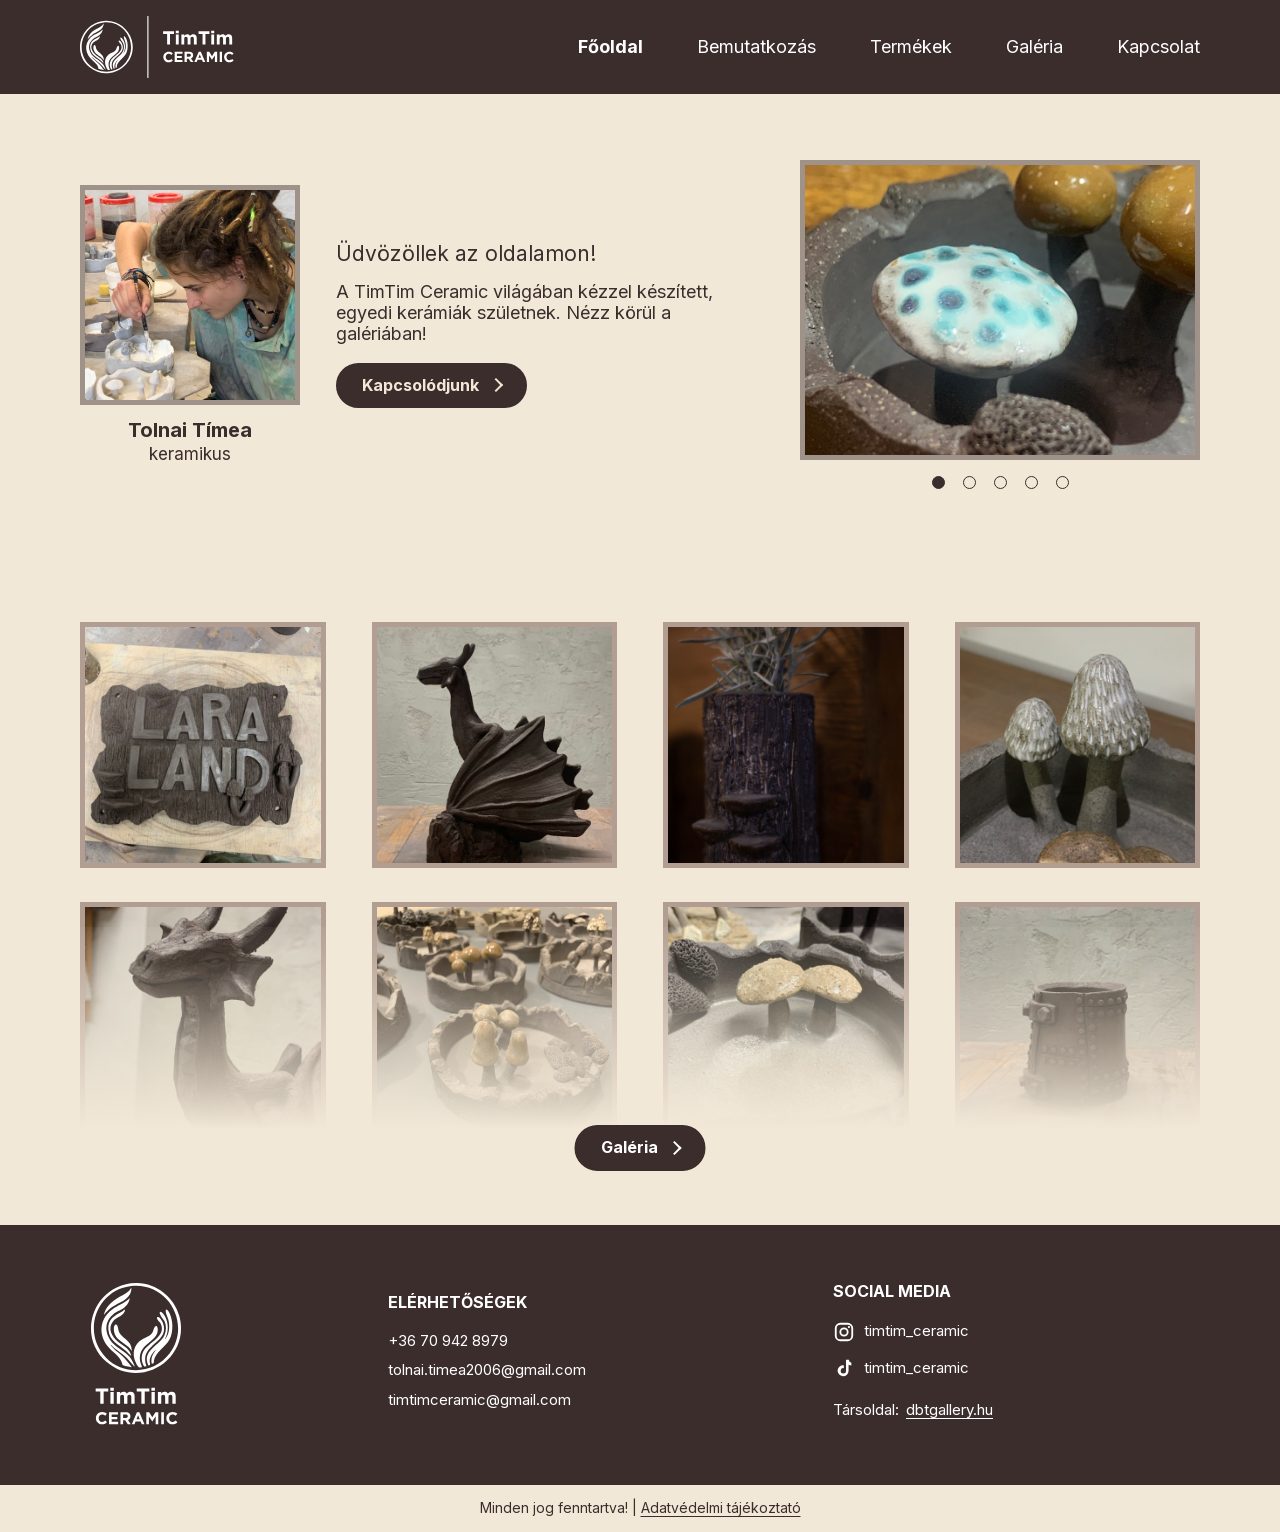
==== commit 5eeaa15c: "Update index.html" ====
--- a/index.html
+++ b/index.html
@@ -51,7 +51,7 @@
                     <p class="hero-kicker">Üdvözöllek az oldalamon!</p>
                     <p>
                         A TimTim Ceramic világában kézzel készített, egyedi kerámiák születnek.
-                        Nézz körül a galériában, és keress bizalommal egyedi elképzeléseddel!
+                        Nézz körül a galériában!
                     </p>
                     <a class="pill-button pill-button-light" href="kapcsolat.html">
                         Kapcsolódjunk
--- a/css/style.css
+++ b/css/style.css
@@ -765,7 +765,7 @@
 
 .custom-order-float {
     width: 250px;
-    aspect-ratio: 3 / 4;
+    aspect-ratio: 1;
     overflow: hidden;
     border: 4px solid var(--brown-border);
     background: var(--brown);
